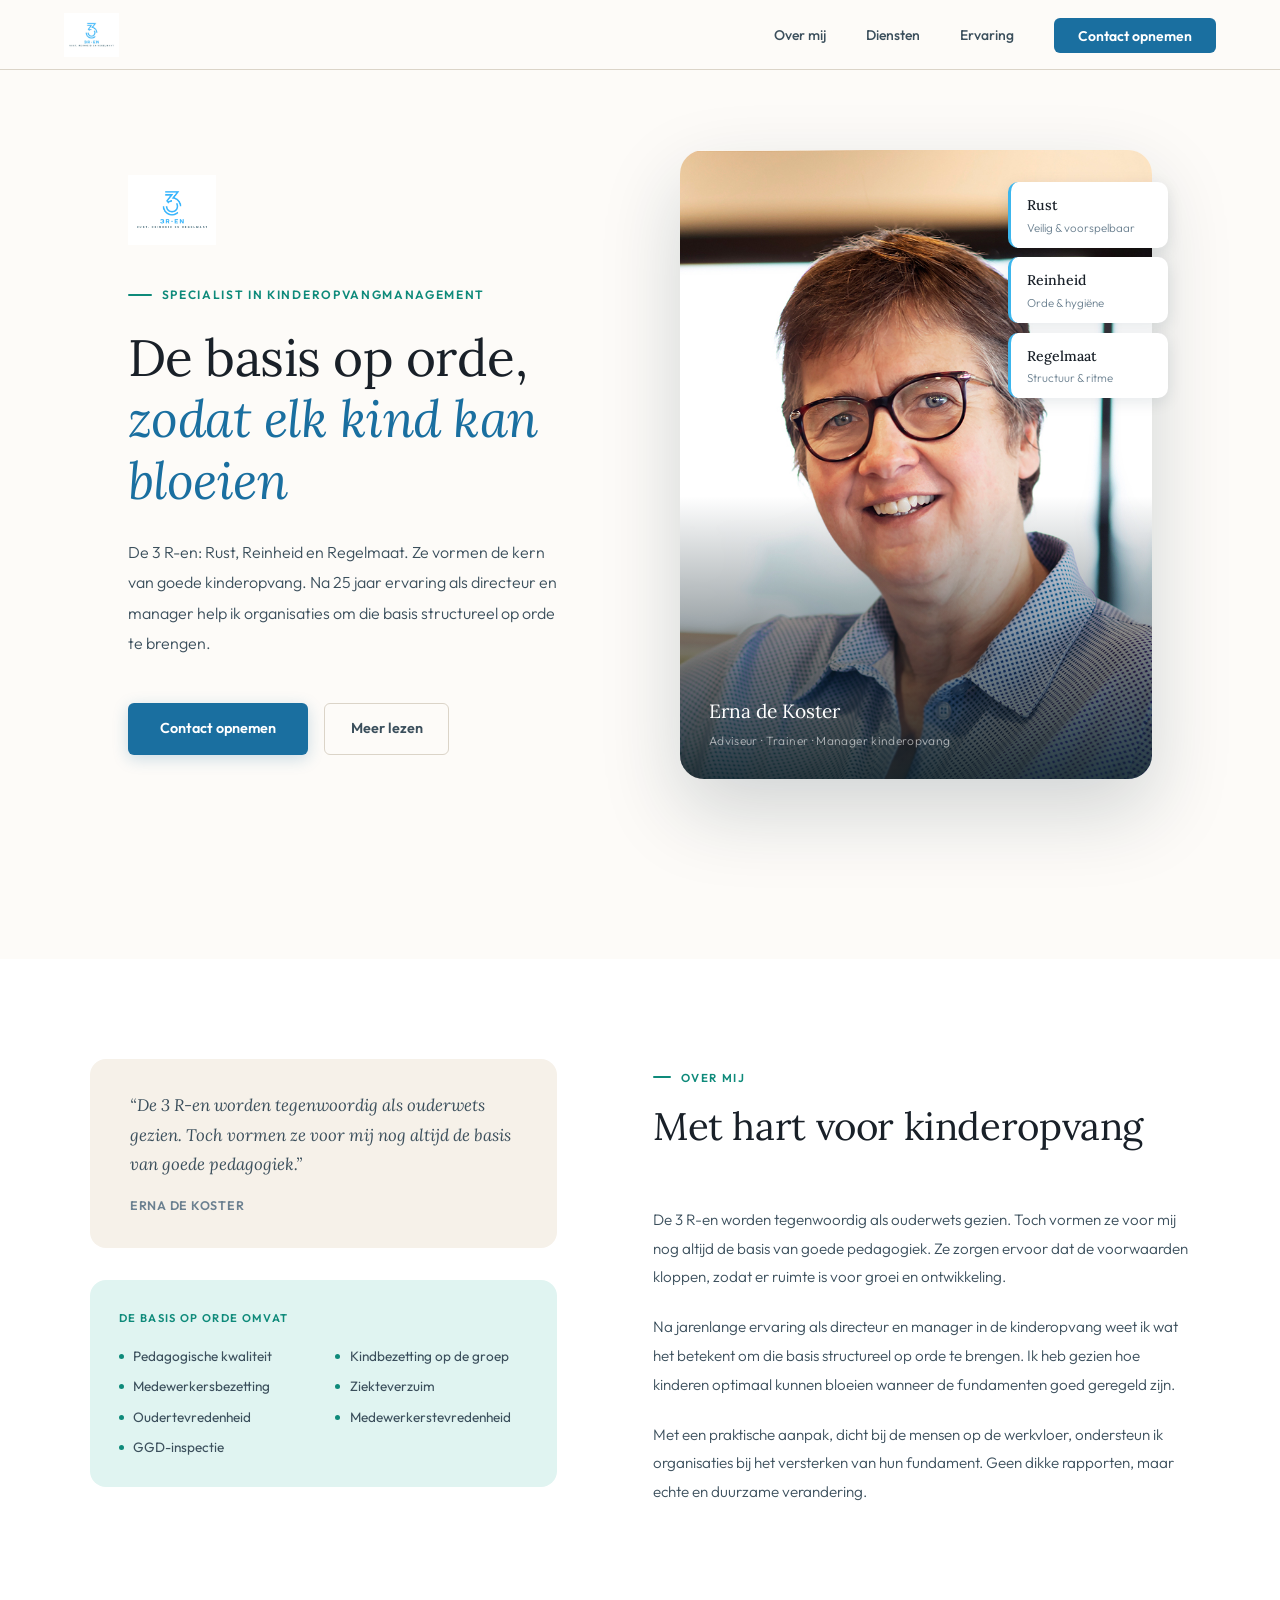
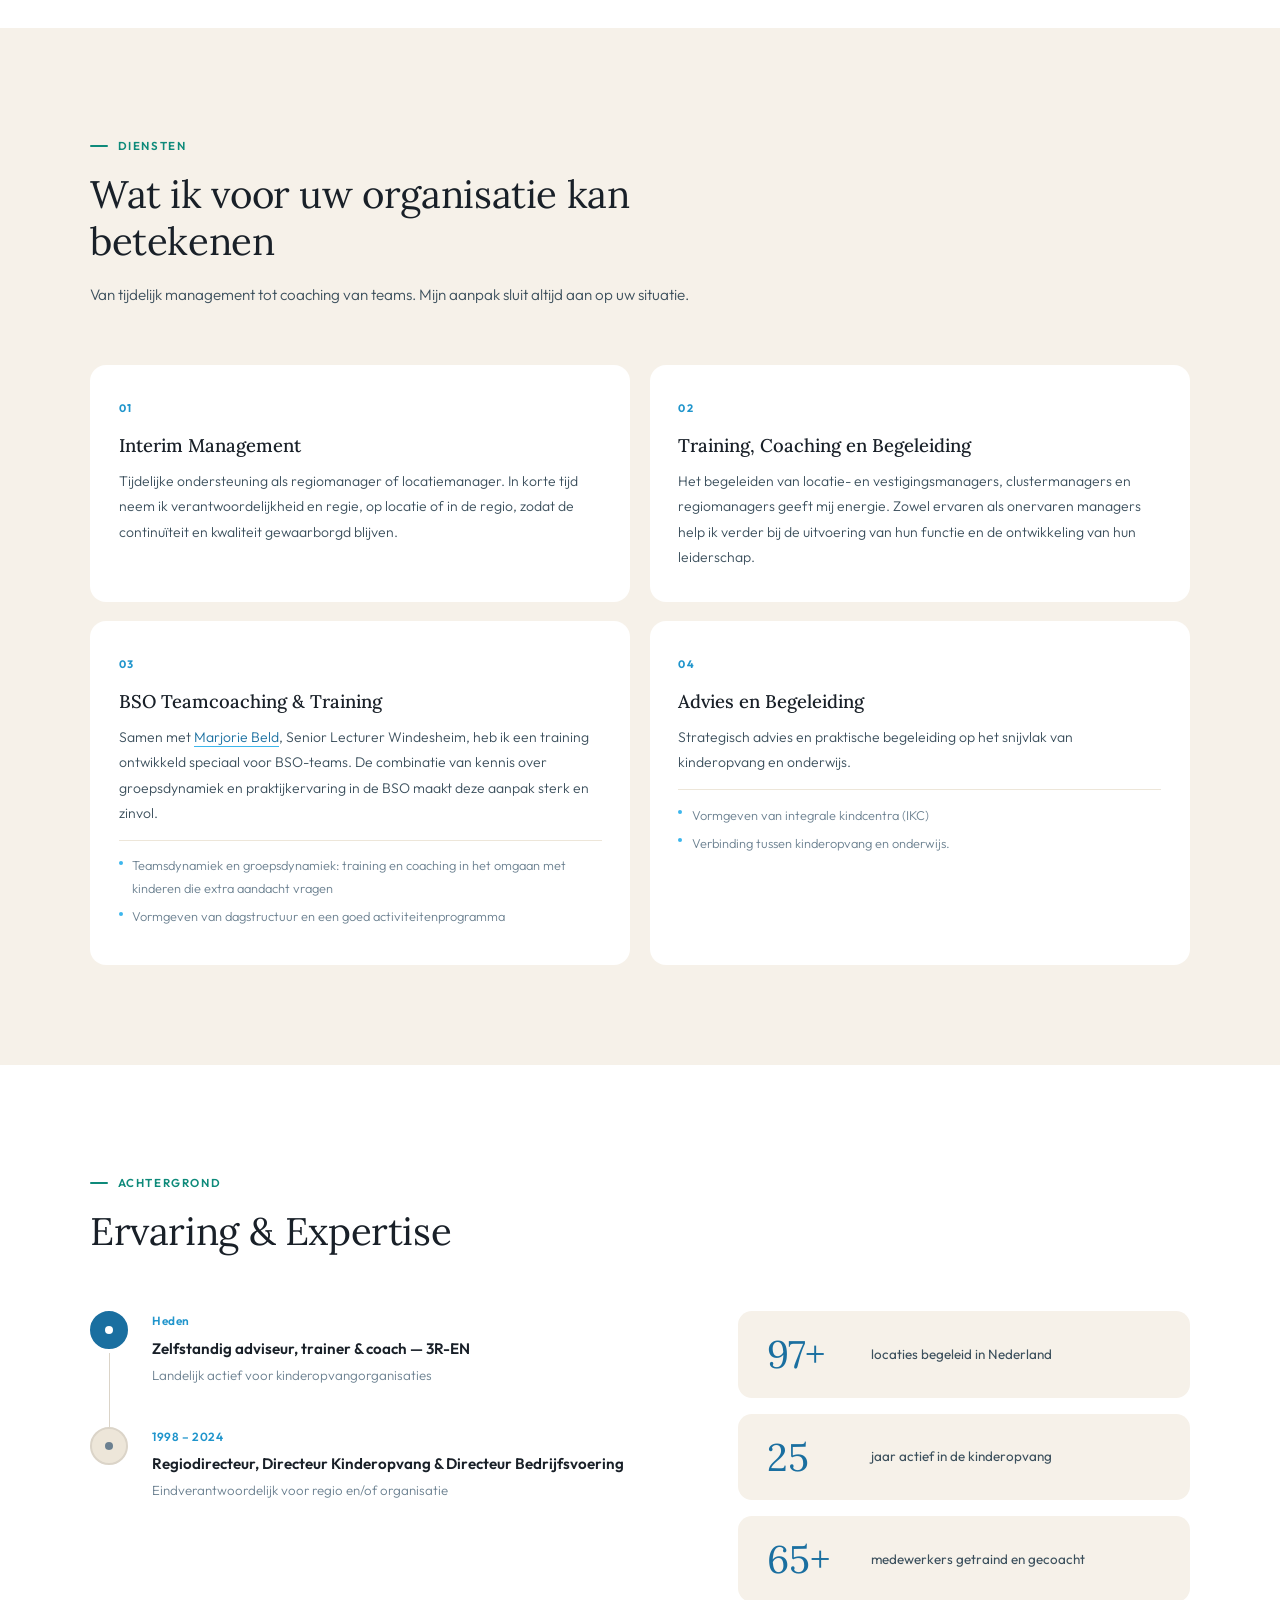
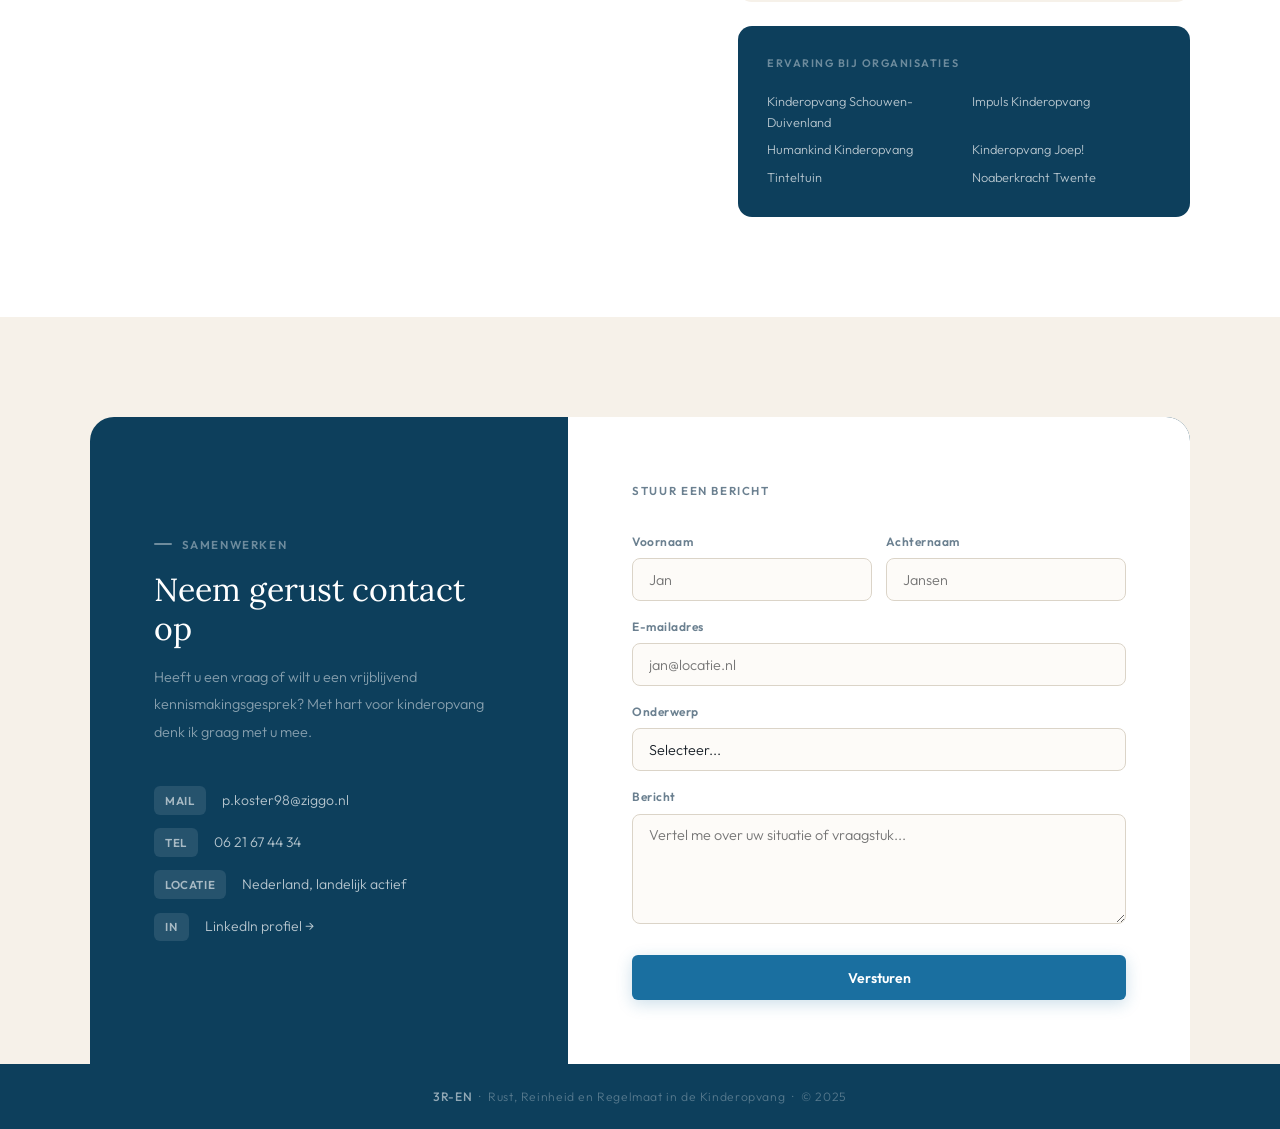
==== index.html @ 2b3cba50 "Add files via upload" ====
<!DOCTYPE html>
<html lang="nl">
<head>
  <meta charset="UTF-8" />
  <meta name="viewport" content="width=device-width, initial-scale=1.0" />
  <title>3R-EN | Rust, Reinheid en Regelmaat in de Kinderopvang</title>
  <link rel="preconnect" href="https://fonts.googleapis.com" />
  <link rel="preconnect" href="https://fonts.gstatic.com" crossorigin />
  <link href="https://fonts.googleapis.com/css2?family=Lora:ital,wght@0,400;0,500;1,400;1,500&family=Outfit:wght@300;400;500;600&display=swap" rel="stylesheet" />
  <link rel="stylesheet" href="css/style.css" />
</head>
<body>

<nav>
  <div class="nav-logo"><img src="images/logo.jpeg" alt="3R-EN" /></div>
  <ul class="nav-links">
    <li><a href="#over-mij">Over mij</a></li>
    <li><a href="#diensten">Diensten</a></li>
    <li><a href="#ervaring">Ervaring</a></li>
    <li><a href="#contact" class="nav-cta">Contact opnemen</a></li>
  </ul>
</nav>

<section class="hero" id="home">
  <div class="hero-inner">
    <div class="hero-text">
      <div class="hero-logo">
        <img src="images/logo-nav.jpeg" alt="3R-EN logo" />
      </div>
      <div class="hero-eyebrow">Specialist in kinderopvangmanagement</div>
      <h1>De basis op orde,<br><em>zodat elk kind kan bloeien</em></h1>
      <p class="hero-lead">De 3 R-en: Rust, Reinheid en Regelmaat. Ze vormen de kern van goede kinderopvang. Na 25 jaar ervaring als directeur en manager help ik organisaties om die basis structureel op orde te brengen.</p>
      <div class="hero-actions">
        <a href="#contact" class="btn btn-primary">Contact opnemen</a>
        <a href="#over-mij" class="btn btn-ghost">Meer lezen</a>
      </div>
    </div>
    <div class="hero-photo-wrap">
      <div class="hero-photo-card">
        <img src="images/foto-erna.jpeg" alt="Erna de Koster" />
        <div class="hero-photo-badge">
          <div class="hero-photo-name">Erna de Koster</div>
          <div class="hero-photo-role">Adviseur &middot; Trainer &middot; Manager kinderopvang</div>
        </div>
      </div>
      <div class="hero-pillars">
        <div class="pillar-chip">
          <div class="pillar-chip-name">Rust</div>
          <div class="pillar-chip-desc">Veilig &amp; voorspelbaar</div>
        </div>
        <div class="pillar-chip">
          <div class="pillar-chip-name">Reinheid</div>
          <div class="pillar-chip-desc">Orde &amp; hygi&euml;ne</div>
        </div>
        <div class="pillar-chip">
          <div class="pillar-chip-name">Regelmaat</div>
          <div class="pillar-chip-desc">Structuur &amp; ritme</div>
        </div>
      </div>
    </div>
  </div>
</section>

<section class="about" id="over-mij">
  <div class="container">
    <div class="about-grid">
      <div class="about-left fade">
        <div class="quote-block">
          <div class="quote-text">&ldquo;De 3 R-en worden tegenwoordig als ouderwets gezien. Toch vormen ze voor mij nog altijd de basis van goede pedagogiek.&rdquo;</div>
          <div class="quote-attr">Erna de Koster</div>
        </div>
        <div class="basis-block">
          <div class="basis-label">De basis op orde omvat</div>
          <ul class="basis-list">
            <li>Pedagogische kwaliteit</li>
            <li>Kindbezetting op de groep</li>
            <li>Medewerkersbezetting</li>
            <li>Ziekteverzuim</li>
            <li>Oudertevredenheid</li>
            <li>Medewerkerstevredenheid</li>
            <li>GGD-inspectie</li>
          </ul>
        </div>
      </div>
      <div class="about-content fade d1">
        <div class="kicker">Over mij</div>
        <h2 class="section-title">Met hart voor kinderopvang</h2>
        <p>De 3 R-en worden tegenwoordig als ouderwets gezien. Toch vormen ze voor mij nog altijd de basis van goede pedagogiek. Ze zorgen ervoor dat de voorwaarden kloppen, zodat er ruimte is voor groei en ontwikkeling.</p>
        <p>Na jarenlange ervaring als directeur en manager in de kinderopvang weet ik wat het betekent om die basis structureel op orde te brengen. Ik heb gezien hoe kinderen optimaal kunnen bloeien wanneer de fundamenten goed geregeld zijn.</p>
        <p>Met een praktische aanpak, dicht bij de mensen op de werkvloer, ondersteun ik organisaties bij het versterken van hun fundament. Geen dikke rapporten, maar echte en duurzame verandering.</p>
      </div>
    </div>
  </div>
</section>

<section class="services" id="diensten">
  <div class="container">
    <div class="services-header fade">
      <div class="kicker">Diensten</div>
      <h2 class="section-title" style="margin-bottom:0.5rem">Wat ik voor uw organisatie kan betekenen</h2>
      <p style="font-size:0.95rem;color:var(--ink-mid);font-weight:300;line-height:1.85;margin-top:1rem">Van tijdelijk management tot coaching van teams. Mijn aanpak sluit altijd aan op uw situatie.</p>
    </div>
    <div class="diensten-grid">
      <div class="dienst fade">
        <div class="dienst-num">01</div>
        <div class="dienst-title">Interim Management</div>
        <div class="dienst-body">Tijdelijke ondersteuning als regiomanager of locatiemanager. In korte tijd neem ik verantwoordelijkheid en regie, op locatie of in de regio, zodat de continuïteit en kwaliteit gewaarborgd blijven.</div>
      </div>
      <div class="dienst fade d1">
        <div class="dienst-num">02</div>
        <div class="dienst-title">Training, Coaching en Begeleiding</div>
        <div class="dienst-body">Het begeleiden van locatie- en vestigingsmanagers, clustermanagers en regiomanagers geeft mij energie. Zowel ervaren als onervaren managers help ik verder bij de uitvoering van hun functie en de ontwikkeling van hun leiderschap.</div>
      </div>
      <div class="dienst fade d1">
        <div class="dienst-num">03</div>
        <div class="dienst-title">BSO Teamcoaching &amp; Training</div>
        <div class="dienst-body">
          Samen met <a href="https://www.linkedin.com/in/marjoriebeld/" target="_blank" style="color:var(--blue-dark);text-decoration:none;border-bottom:1px solid var(--blue);">Marjorie Beld</a>, Senior Lecturer Windesheim, heb ik een training ontwikkeld speciaal voor BSO-teams. De combinatie van kennis over groepsdynamiek en praktijkervaring in de BSO maakt deze aanpak sterk en zinvol.
          <div class="dienst-sub">
            <p>Teamsdynamiek en groepsdynamiek: training en coaching in het omgaan met kinderen die extra aandacht vragen</p>
            <p>Vormgeven van dagstructuur en een goed activiteitenprogramma</p>
          </div>
        </div>
      </div>
      <div class="dienst fade d2">
        <div class="dienst-num">04</div>
        <div class="dienst-title">Advies en Begeleiding</div>
        <div class="dienst-body">
          Strategisch advies en praktische begeleiding op het snijvlak van kinderopvang en onderwijs.
          <div class="dienst-sub">
            <p>Vormgeven van integrale kindcentra (IKC)</p>
            <p>Verbinding tussen kinderopvang en onderwijs.</p>
          </div>
        </div>
      </div>
    </div>
  </div>
</section>

<section class="experience" id="ervaring">
  <div class="container">
    <div class="kicker fade">Achtergrond</div>
    <h2 class="section-title fade d1">Ervaring &amp; Expertise</h2>
    <div class="exp-grid">
      <div class="timeline">
        <div class="tl-item fade">
          <div class="tl-dot"><div class="tl-dot-inner"></div></div>
          <div>
            <div class="tl-year">Heden</div>
            <div class="tl-title">Zelfstandig adviseur, trainer &amp; coach &mdash; 3R-EN</div>
            <div class="tl-sub">Landelijk actief voor kinderopvangorganisaties</div>
          </div>
        </div>
        <div class="tl-item fade d1">
          <div class="tl-dot"><div class="tl-dot-inner"></div></div>
          <div>
            <div class="tl-year">1998 &ndash; 2024</div>
            <div class="tl-title">Regiodirecteur, Directeur Kinderopvang &amp; Directeur Bedrijfsvoering</div>
            <div class="tl-sub">Eindverantwoordelijk voor regio en/of organisatie</div>
          </div>
        </div>
      </div>
      <div class="stats-right fade d1">
        <div class="stat-row">
          <div class="stat-n">97+</div>
          <div class="stat-l">locaties begeleid in Nederland</div>
        </div>
        <div class="stat-row">
          <div class="stat-n">25</div>
          <div class="stat-l">jaar actief in de kinderopvang</div>
        </div>
        <div class="stat-row">
          <div class="stat-n">65+</div>
          <div class="stat-l">medewerkers getraind en gecoacht</div>
        </div>
        <div class="orgs-panel">
          <div class="orgs-label">Ervaring bij organisaties</div>
          <div class="orgs-grid">
            <span>Kinderopvang Schouwen-Duivenland</span>
            <span>Impuls Kinderopvang</span>
            <span>Humankind Kinderopvang</span>
            <span>Kinderopvang Joep!</span>
            <span>Tinteltuin</span>
            <span>Noaberkracht Twente</span>
          </div>
        </div>
      </div>
    </div>
  </div>
</section>

<section class="contact" id="contact" style="padding-bottom:0">
  <div class="container">
    <div class="contact-wrap fade">
      <div class="contact-left">
        <div>
          <div class="kicker">Samenwerken</div>
          <h2>Neem gerust contact op</h2>
          <p>Heeft u een vraag of wilt u een vrijblijvend kennismakingsgesprek? Met hart voor kinderopvang denk ik graag met u mee.</p>
          <div class="contact-detail"><div class="detail-pill">Mail</div> p.koster98@ziggo.nl</div>
          <div class="contact-detail"><div class="detail-pill">Tel</div> 06 21 67 44 34</div>
          <div class="contact-detail"><div class="detail-pill">Locatie</div> Nederland, landelijk actief</div>
          <div class="contact-detail"><div class="detail-pill">in</div>
            <a href="https://www.linkedin.com/in/erna-de-koster-b9a482315/" target="_blank" style="color:rgba(255,255,255,0.7);text-decoration:none;">LinkedIn profiel &rarr;</a>
          </div>
        </div>
      </div>
      <div class="contact-right">
        <h3>Stuur een bericht</h3>
        <div class="form-row">
          <div class="form-group"><label>Voornaam</label><input type="text" id="fn" placeholder="Jan" /></div>
          <div class="form-group"><label>Achternaam</label><input type="text" id="ln" placeholder="Jansen" /></div>
        </div>
        <div class="form-group"><label>E-mailadres</label><input type="email" id="em" placeholder="jan@locatie.nl" /></div>
        <div class="form-group">
          <label>Onderwerp</label>
          <select id="sub">
            <option value="">Selecteer...</option>
            <option>Interim Management</option>
            <option>Training, Coaching en Begeleiding</option>
            <option>BSO Teamcoaching</option>
            <option>Advies en Begeleiding</option>
            <option>Integrale Kindcentra</option>
            <option>Anders</option>
          </select>
        </div>
        <div class="form-group"><label>Bericht</label><textarea id="msg" placeholder="Vertel me over uw situatie of vraagstuk..."></textarea></div>
        <button class="btn btn-primary form-submit" onclick="sendForm()">Versturen</button>
        <div class="form-confirm" id="conf">Bedankt voor uw bericht. Ik neem zo spoedig mogelijk contact met u op.</div>
      </div>
    </div>
  </div>
</section>

<footer>
  <strong>3R-EN</strong> &nbsp;&middot;&nbsp; Rust, Reinheid en Regelmaat in de Kinderopvang &nbsp;&middot;&nbsp; &copy; 2025
</footer>
<script src="js/main.js"></script>
</body>
</html>
---- css/style.css ----
:root {
      --blue: #3cb6ed;
      --blue-mid: #2095cc;
      --blue-dark: #1a6fa0;
      --blue-deep: #0d3f5c;
      --teal: #0e8a7a;
      --teal-light: #e0f4f1;
      --sand: #f6f1e9;
      --sand-mid: #ede6d9;
      --cream: #fdfbf8;
      --ink: #192028;
      --ink-mid: #3b4f5c;
      --ink-light: #6b8090;
      --rule: #dbd4c8;
      --white: #ffffff;
    }

    *, *::before, *::after { margin:0; padding:0; box-sizing:border-box; }
    html { scroll-behavior: smooth; }
    body { font-family: 'Outfit', sans-serif; color: var(--ink); background: var(--cream); font-weight: 400; line-height: 1.65; -webkit-font-smoothing: antialiased; }

    /* NAV */
    nav {
      position: fixed; top: 0; left: 0; right: 0; z-index: 200;
      height: 70px; background: var(--cream); border-bottom: 1px solid var(--rule);
      display: flex; align-items: center; padding: 0 4rem; justify-content: space-between;
    }
    .nav-logo img { height: 44px; width: auto; display: block; }
    .nav-links { display: flex; align-items: center; gap: 2.5rem; list-style: none; }
    .nav-links a { text-decoration: none; font-size: 0.875rem; font-weight: 500; color: var(--ink-mid); transition: color 0.2s; }
    .nav-links a:hover { color: var(--blue-dark); }
    .nav-cta {
      background: var(--blue-dark) !important; color: var(--white) !important;
      padding: 0.55rem 1.5rem; border-radius: 6px;
      font-weight: 600 !important;
      transition: background 0.2s !important;
    }
    .nav-cta:hover { background: var(--blue-deep) !important; }

    /* HERO */
    .hero {
      min-height: 100vh; padding-top: 70px;
      display: flex; align-items: center;
      background: var(--cream);
      position: relative; overflow: hidden;
    }
    .hero-bg-shape {
      position: absolute; top: 0; right: 0;
      width: 55%; height: 100%;
      background: var(--sand);
      clip-path: polygon(8% 0%, 100% 0%, 100% 100%, 0% 100%);
      z-index: 0;
    }
    .hero-inner {
      position: relative; z-index: 1;
      max-width: 1200px; margin: 0 auto; padding: 5rem 4rem;
      display: grid; grid-template-columns: 1fr 1fr;
      gap: 5rem; align-items: center; width: 100%;
    }
    .hero-logo {
      margin-bottom: 2.5rem;
    }
    .hero-logo img {
      height: 70px; width: auto; display: block;
    }
    .hero-eyebrow {
      font-size: 0.75rem; font-weight: 600; letter-spacing: 0.14em;
      text-transform: uppercase; color: var(--teal);
      margin-bottom: 1.4rem; display: flex; align-items: center; gap: 0.6rem;
    }
    .hero-eyebrow::before { content: ''; width: 24px; height: 2px; background: var(--teal); border-radius: 2px; }
    .hero h1 {
      font-family: 'Lora', serif;
      font-size: clamp(2.4rem, 4vw, 3.4rem);
      font-weight: 400; line-height: 1.2;
      color: var(--ink); margin-bottom: 1.6rem;
      letter-spacing: -0.01em;
    }
    .hero h1 em { font-style: italic; color: var(--blue-dark); }
    .hero-lead {
      font-size: 1rem; color: var(--ink-mid);
      max-width: 440px; margin-bottom: 2.8rem;
      font-weight: 300; line-height: 1.9;
    }
    .hero-actions { display: flex; gap: 1rem; flex-wrap: wrap; }

    .btn { display: inline-flex; align-items: center; gap: 0.4rem; text-decoration: none; font-family: 'Outfit', sans-serif; font-size: 0.9rem; font-weight: 600; border-radius: 6px; transition: all 0.2s; cursor: pointer; border: none; }
    .btn-primary { background: var(--blue-dark); color: var(--white); padding: 0.8rem 2rem; box-shadow: 0 4px 16px rgba(26,111,160,0.22); }
    .btn-primary:hover { background: var(--blue-deep); transform: translateY(-1px); box-shadow: 0 8px 24px rgba(26,111,160,0.3); }
    .btn-ghost { background: transparent; color: var(--ink-mid); padding: 0.8rem 1.6rem; border: 1.5px solid var(--rule); }
    .btn-ghost:hover { border-color: var(--blue-dark); color: var(--blue-dark); }

    /* Hero photo */
    .hero-photo-wrap {
      position: relative;
    }
    .hero-photo-card {
      border-radius: 24px; overflow: hidden;
      box-shadow: 0 32px 80px rgba(13,40,56,0.18);
      position: relative;
    }
    .hero-photo-card img {
      width: 100%; display: block;
      object-fit: cover; aspect-ratio: 3/4;
      object-position: center top;
    }
    .hero-photo-card::after {
      content: '';
      position: absolute; bottom: 0; left: 0; right: 0; height: 45%;
      background: linear-gradient(to top, rgba(13,32,40,0.88), transparent);
    }
    .hero-photo-badge {
      position: absolute; bottom: 0; left: 0; right: 0; z-index: 1;
      padding: 1.8rem;
    }
    .hero-photo-name { font-family: 'Lora', serif; font-size: 1.2rem; font-weight: 400; color: var(--white); margin-bottom: 0.2rem; }
    .hero-photo-role { font-size: 0.75rem; color: rgba(255,255,255,0.6); font-weight: 300; letter-spacing: 0.03em; }

    .hero-pillars {
      position: absolute; top: 2rem; right: -1rem;
      display: flex; flex-direction: column; gap: 0.6rem;
      width: 160px;
    }
    .pillar-chip {
      background: var(--white);
      border-radius: 10px;
      padding: 0.75rem 1rem;
      box-shadow: 0 4px 16px rgba(13,40,56,0.1);
      border-left: 3px solid var(--blue);
    }
    .pillar-chip-name { font-family: 'Lora', serif; font-size: 0.88rem; font-weight: 500; color: var(--ink); }
    .pillar-chip-desc { font-size: 0.72rem; color: var(--ink-light); font-weight: 300; line-height: 1.4; margin-top: 0.15rem; }

    /* SECTIONS */
    section { padding: 100px 4rem; }
    .container { max-width: 1100px; margin: 0 auto; }
    .kicker {
      display: inline-flex; align-items: center; gap: 0.6rem;
      font-size: 0.72rem; font-weight: 600; letter-spacing: 0.14em;
      text-transform: uppercase; color: var(--teal); margin-bottom: 1rem;
    }
    .kicker::before { content: ''; width: 18px; height: 2px; background: var(--teal); border-radius: 2px; flex-shrink:0; }
    .section-title {
      font-family: 'Lora', serif;
      font-size: clamp(1.9rem, 3vw, 2.6rem);
      font-weight: 400; color: var(--ink);
      line-height: 1.22; margin-bottom: 3.5rem;
      letter-spacing: -0.01em;
    }

    /* ABOUT */
    .about { background: var(--white); }
    .about-grid { display: grid; grid-template-columns: 1fr 1.15fr; gap: 6rem; align-items: start; }

    .about-left { display: flex; flex-direction: column; gap: 2rem; }

    .quote-block {
      background: var(--sand); border-radius: 16px;
      padding: 2rem; position: relative;
    }
    .quote-block::before { display: none; }
    .quote-text {
      font-family: 'Lora', serif; font-size: 1.05rem; font-style: italic;
      color: var(--ink-mid); line-height: 1.75;
      padding-left: 0.5rem;
    }
    .quote-attr {
      margin-top: 1rem; font-size: 0.78rem; font-weight: 600;
      letter-spacing: 0.06em; color: var(--ink-light);
      text-transform: uppercase; padding-left: 0.5rem;
    }

    .basis-block {
      background: var(--teal-light); border-radius: 16px; padding: 1.8rem;
    }
    .basis-label { font-size: 0.7rem; font-weight: 600; letter-spacing: 0.12em; text-transform: uppercase; color: var(--teal); margin-bottom: 1.1rem; }
    .basis-list { display: grid; grid-template-columns: 1fr 1fr; gap: 0.5rem 1.5rem; list-style: none; }
    .basis-list li { font-size: 0.85rem; color: var(--ink-mid); font-weight: 400; display: flex; align-items: center; gap: 0.6rem; }
    .basis-list li::before { content: ''; width: 5px; height: 5px; background: var(--teal); border-radius: 50%; flex-shrink: 0; }

    .about-content p { font-size: 0.95rem; color: var(--ink-mid); font-weight: 300; line-height: 1.9; margin-bottom: 1.3rem; }

    /* DIENSTEN */
    .services { background: var(--sand); }
    .services-header { max-width: 640px; margin-bottom: 3.5rem; }

    .diensten-grid { display: grid; grid-template-columns: repeat(2, 1fr); gap: 1.2rem; }
    .dienst {
      background: var(--white); border-radius: 16px;
      padding: 2rem 1.8rem;
      transition: transform 0.22s, box-shadow 0.22s;
      border-top: 3px solid transparent;
    }
    .dienst:hover { transform: translateY(-4px); box-shadow: 0 20px 50px rgba(13,40,56,0.1); border-top-color: var(--blue); }
    .dienst-num { font-size: 0.68rem; font-weight: 700; letter-spacing: 0.12em; color: var(--blue-mid); margin-bottom: 1rem; }
    .dienst-title { font-family: 'Lora', serif; font-size: 1.15rem; font-weight: 500; color: var(--ink); margin-bottom: 0.7rem; line-height: 1.3; }
    .dienst-body { font-size: 0.875rem; color: var(--ink-mid); font-weight: 300; line-height: 1.8; }
    .dienst-sub { margin-top: 0.85rem; padding-top: 0.85rem; border-top: 1px solid var(--sand-mid); }
    .dienst-sub p { font-size: 0.8rem; color: var(--ink-light); margin-bottom: 0.3rem; padding-left: 0.85rem; position: relative; }
    .dienst-sub p::before { content:''; position:absolute; left:0; top:0.52em; width:4px; height:4px; background:var(--blue); border-radius:50%; }

    /* ERVARING */
    .experience { background: var(--white); }
    .exp-grid { display: grid; grid-template-columns: 1.1fr 0.9fr; gap: 6rem; align-items: start; }

    .tl-item { display: flex; gap: 1.5rem; padding-bottom: 2.5rem; position: relative; }
    .tl-item:not(:last-child)::after { content:''; position:absolute; left:19px; top:42px; bottom:0; width:1px; background:var(--rule); }
    .tl-dot { width:38px; height:38px; border-radius:50%; background:var(--sand-mid); border:2px solid var(--rule); display:flex; align-items:center; justify-content:center; flex-shrink:0; }
    .tl-item:first-child .tl-dot { background:var(--blue-dark); border-color:var(--blue-dark); }
    .tl-dot-inner { width:8px; height:8px; border-radius:50%; background:var(--ink-light); }
    .tl-item:first-child .tl-dot-inner { background:var(--white); }
    .tl-year { font-size:0.74rem; font-weight:600; color:var(--blue-mid); letter-spacing:0.05em; margin-bottom:0.3rem; }
    .tl-title { font-size:0.95rem; font-weight:600; color:var(--ink); margin-bottom:0.25rem; }
    .tl-sub { font-size:0.83rem; color:var(--ink-light); font-weight:300; }

    .stats-right { display: flex; flex-direction: column; gap: 1rem; }
    .stat-row {
      display: flex; align-items: center; gap: 1.5rem;
      padding: 1.5rem 1.8rem; background: var(--sand);
      border-radius: 14px;
    }
    .stat-n { font-family: 'Lora', serif; font-size: 2.4rem; font-weight: 400; color: var(--blue-dark); line-height: 1; white-space: nowrap; min-width: 80px; }
    .stat-l { font-size: 0.84rem; color: var(--ink-mid); font-weight: 400; line-height: 1.4; }

    .orgs-panel {
      background: var(--blue-deep); border-radius: 14px;
      padding: 1.8rem; margin-top: 0.5rem;
    }
    .orgs-label { font-size: 0.68rem; font-weight: 600; letter-spacing: 0.14em; text-transform: uppercase; color: rgba(255,255,255,0.4); margin-bottom: 1.1rem; }
    .orgs-grid { display: grid; grid-template-columns: 1fr 1fr; gap: 0.4rem 1rem; }
    .orgs-grid span { font-size: 0.8rem; color: rgba(255,255,255,0.7); font-weight: 300; }

    /* CONTACT */
    .contact { background: var(--sand); padding-bottom: 0; }
    .contact-wrap {
      background: var(--blue-deep);
      border-radius: 24px 24px 0 0;
      overflow: hidden;
      display: grid; grid-template-columns: 1fr 1.3fr;
    }
    .contact-left { padding: 4rem; display: flex; flex-direction: column; justify-content: center; }
    .contact-left .kicker { color: rgba(255,255,255,0.4); }
    .contact-left .kicker::before { background: rgba(255,255,255,0.4); }
    .contact-left h2 {
      font-family: 'Lora', serif; font-size: clamp(1.8rem, 2.5vw, 2.4rem);
      font-weight: 400; color: var(--white); line-height: 1.22; margin-bottom: 1rem;
    }
    .contact-left p { font-size: 0.9rem; color: rgba(255,255,255,0.5); font-weight: 300; line-height: 1.9; margin-bottom: 2.5rem; }
    .contact-detail { display: flex; align-items: center; gap: 1rem; color: rgba(255,255,255,0.7); font-size: 0.875rem; margin-bottom: 0.85rem; font-weight: 300; }
    .detail-pill {
      background: rgba(255,255,255,0.1); border-radius: 6px;
      padding: 0.3rem 0.7rem; font-size: 0.72rem; font-weight: 600;
      color: rgba(255,255,255,0.6); letter-spacing: 0.05em; text-transform: uppercase;
      flex-shrink: 0;
    }
    .contact-right { background: var(--white); padding: 4rem; }
    .contact-right h3 { font-size: 0.72rem; font-weight: 600; letter-spacing: 0.14em; text-transform: uppercase; color: var(--ink-light); margin-bottom: 2rem; }
    .form-group { margin-bottom: 1rem; }
    .form-group label { display: block; font-size: 0.75rem; font-weight: 600; color: var(--ink-light); margin-bottom: 0.4rem; letter-spacing: 0.04em; }
    .form-group input, .form-group textarea, .form-group select {
      width: 100%; padding: 0.72rem 1rem;
      border: 1.5px solid var(--rule); border-radius: 8px;
      font-family: 'Outfit', sans-serif; font-size: 0.9rem; font-weight: 300;
      color: var(--ink); background: var(--cream);
      outline: none; transition: border-color 0.18s; -webkit-appearance: none;
    }
    .form-group input:focus, .form-group textarea:focus, .form-group select:focus { border-color: var(--blue-dark); background: var(--white); }
    .form-group textarea { resize: vertical; min-height: 110px; }
    .form-row { display: grid; grid-template-columns: 1fr 1fr; gap: 0.85rem; }
    .form-submit { width: 100%; margin-top: 0.5rem; padding: 0.85rem; justify-content: center; font-size: 0.88rem; }
    .form-confirm { display: none; margin-top: 1rem; padding: 0.9rem; background: #edf7f0; border-radius: 8px; font-size: 0.84rem; color: #2a6e42; font-weight: 500; text-align: center; }

    footer { background: var(--blue-deep); color: rgba(255,255,255,0.3); text-align: center; padding: 1.4rem 2rem; font-size: 0.76rem; font-weight: 300; letter-spacing: 0.05em; }
    footer strong { color: rgba(255,255,255,0.55); font-weight: 500; }

    .fade { opacity: 0; transform: translateY(16px); transition: opacity 0.6s ease, transform 0.6s ease; }
    .fade.in { opacity: 1; transform: none; }
    .fade.d1 { transition-delay: 0.12s; }
    .fade.d2 { transition-delay: 0.24s; }
    .fade.d3 { transition-delay: 0.36s; }

    @media (max-width: 1000px) {
      .hero-inner, .about-grid, .exp-grid { grid-template-columns: 1fr; gap: 3rem; }
      .hero-bg-shape { width: 100%; clip-path: none; top: 50%; height: 50%; }
      .hero-pillars { position: static; flex-direction: row; width: 100%; margin-top: 2rem; }
      .pillar-chip { flex: 1; }
      .contact-wrap { grid-template-columns: 1fr; }
      .diensten-grid { grid-template-columns: 1fr; }
      .orgs-grid { grid-template-columns: 1fr; }
      .basis-list { grid-template-columns: 1fr; }
      section { padding: 80px 2rem; }
      nav { padding: 0 2rem; }
    }
    @media (max-width: 600px) {
      section { padding: 70px 1.5rem; }
      nav { padding: 0 1.5rem; }
      .form-row { grid-template-columns: 1fr; }
      .nav-links { display: none; }
      .hero-pillars { flex-direction: column; }
      .contact-left, .contact-right { padding: 2.5rem 1.5rem; }
    }
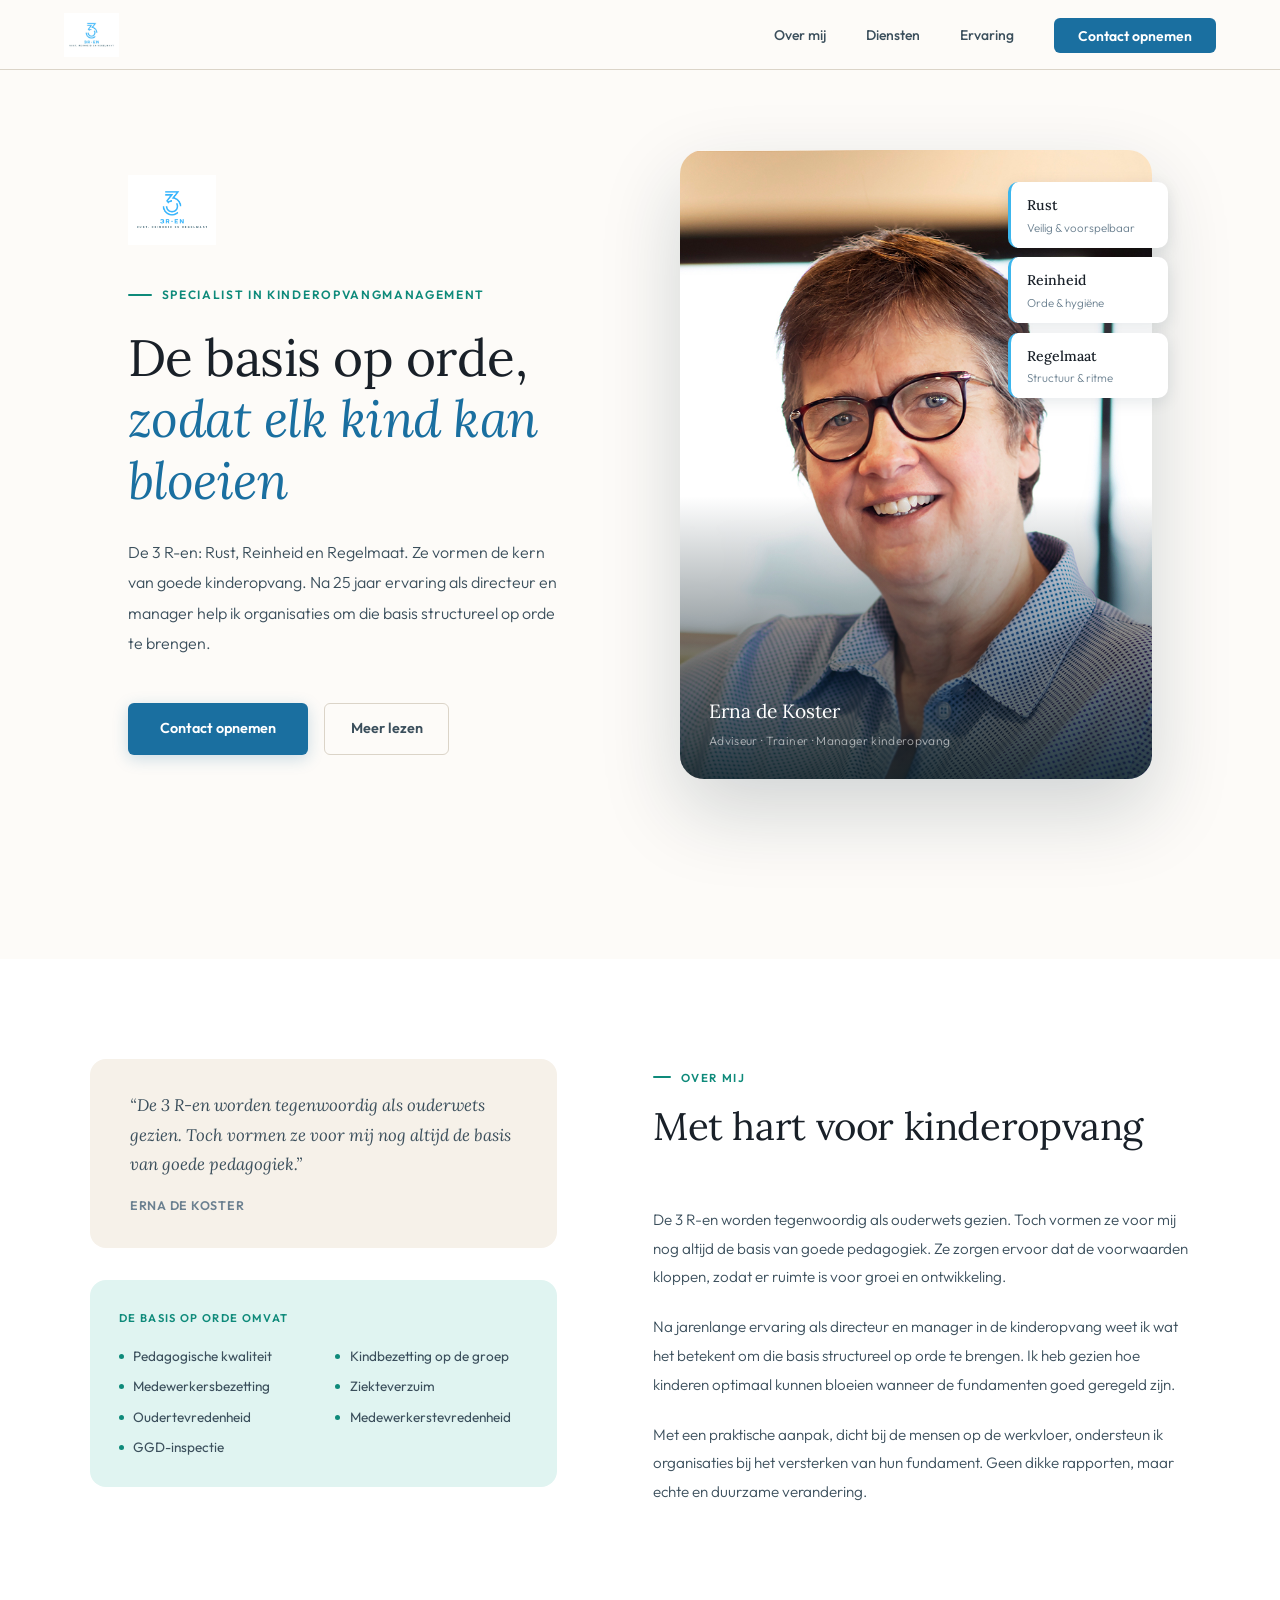
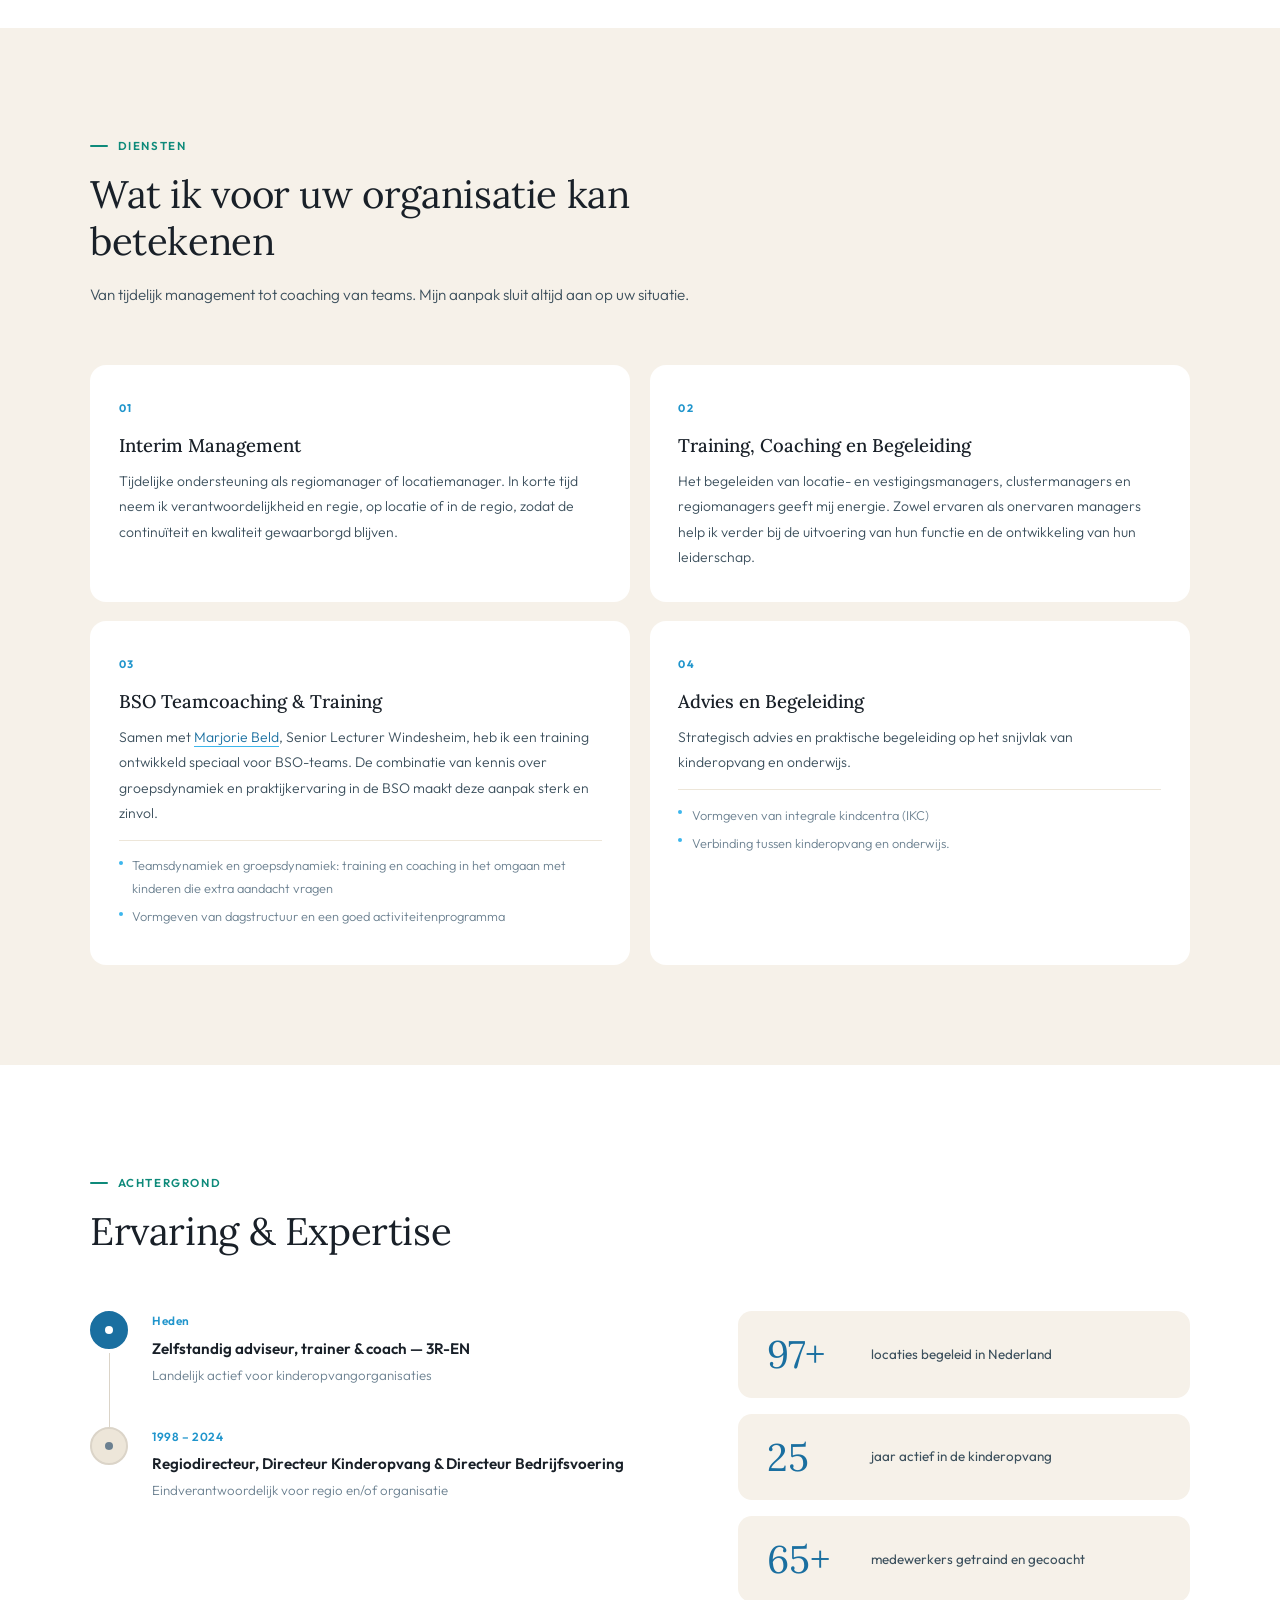
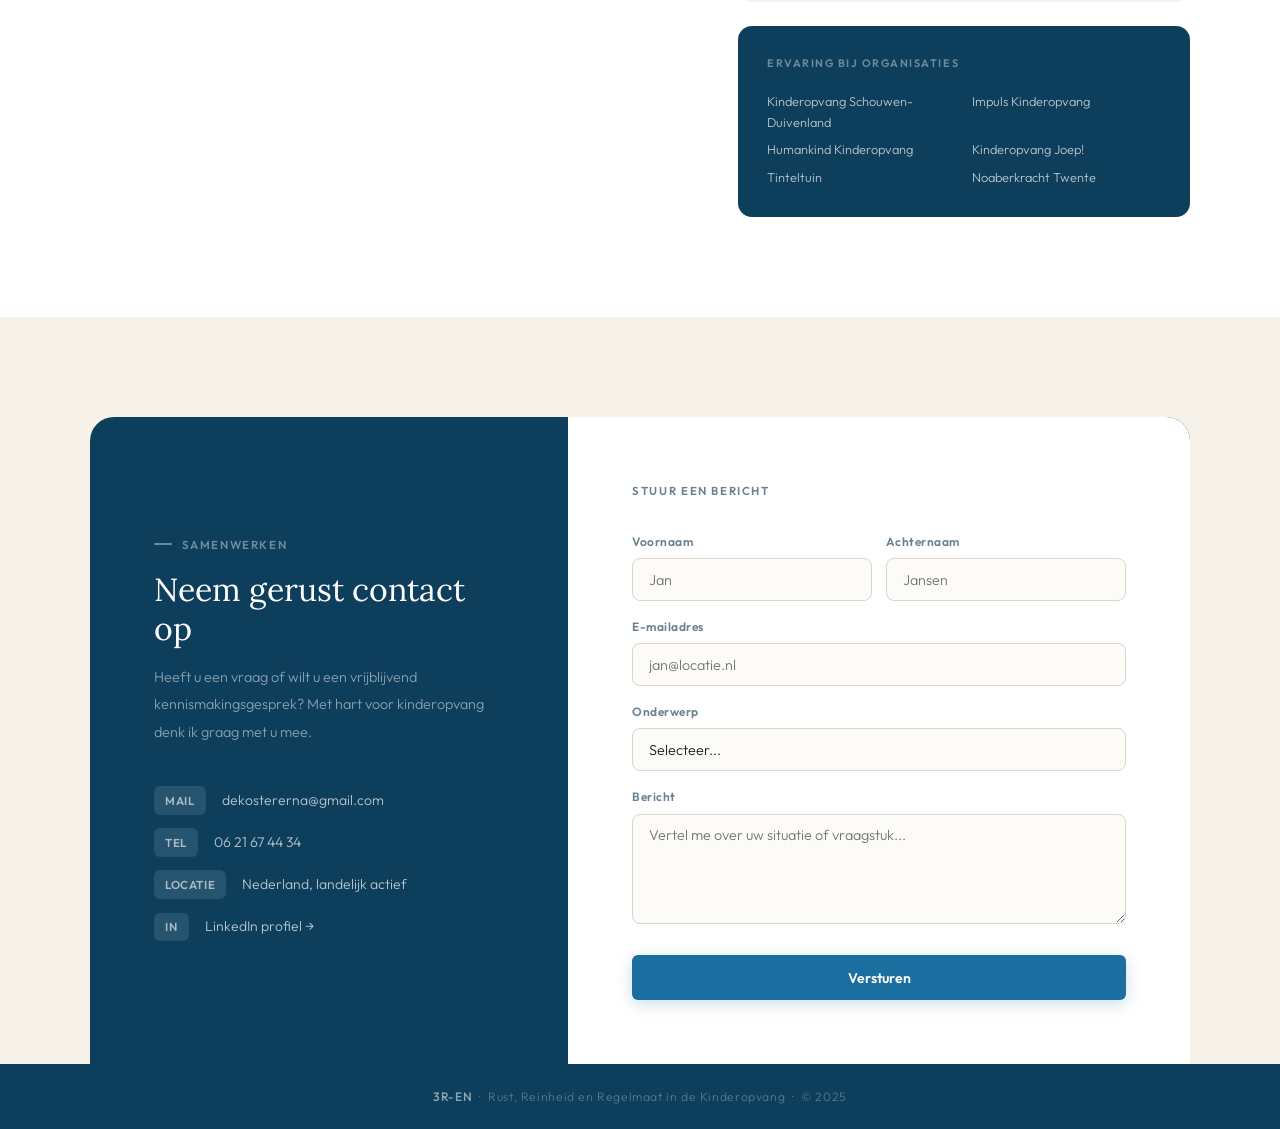
==== commit 32059139: "Rename index (1).html to index.html" ====
--- a/index.html
+++ b/index.html
@@ -197,7 +197,7 @@
           <div class="kicker">Samenwerken</div>
           <h2>Neem gerust contact op</h2>
           <p>Heeft u een vraag of wilt u een vrijblijvend kennismakingsgesprek? Met hart voor kinderopvang denk ik graag met u mee.</p>
-          <div class="contact-detail"><div class="detail-pill">Mail</div> p.koster98@ziggo.nl</div>
+          <div class="contact-detail"><div class="detail-pill">Mail</div> dekostererna@gmail.com</div>
           <div class="contact-detail"><div class="detail-pill">Tel</div> 06 21 67 44 34</div>
           <div class="contact-detail"><div class="detail-pill">Locatie</div> Nederland, landelijk actief</div>
           <div class="contact-detail"><div class="detail-pill">in</div>
@@ -207,26 +207,28 @@
       </div>
       <div class="contact-right">
         <h3>Stuur een bericht</h3>
-        <div class="form-row">
-          <div class="form-group"><label>Voornaam</label><input type="text" id="fn" placeholder="Jan" /></div>
-          <div class="form-group"><label>Achternaam</label><input type="text" id="ln" placeholder="Jansen" /></div>
-        </div>
-        <div class="form-group"><label>E-mailadres</label><input type="email" id="em" placeholder="jan@locatie.nl" /></div>
-        <div class="form-group">
-          <label>Onderwerp</label>
-          <select id="sub">
-            <option value="">Selecteer...</option>
-            <option>Interim Management</option>
-            <option>Training, Coaching en Begeleiding</option>
-            <option>BSO Teamcoaching</option>
-            <option>Advies en Begeleiding</option>
-            <option>Integrale Kindcentra</option>
-            <option>Anders</option>
-          </select>
-        </div>
-        <div class="form-group"><label>Bericht</label><textarea id="msg" placeholder="Vertel me over uw situatie of vraagstuk..."></textarea></div>
-        <button class="btn btn-primary form-submit" onclick="sendForm()">Versturen</button>
-        <div class="form-confirm" id="conf">Bedankt voor uw bericht. Ik neem zo spoedig mogelijk contact met u op.</div>
+        <form action="https://formspree.io/f/xeedpyaw" method="POST">
+          <input type="hidden" name="_next" value="bedankt.html" />
+          <div class="form-row">
+            <div class="form-group"><label>Voornaam</label><input type="text" name="voornaam" placeholder="Jan" required /></div>
+            <div class="form-group"><label>Achternaam</label><input type="text" name="achternaam" placeholder="Jansen" required /></div>
+          </div>
+          <div class="form-group"><label>E-mailadres</label><input type="email" name="email" placeholder="jan@locatie.nl" required /></div>
+          <div class="form-group">
+            <label>Onderwerp</label>
+            <select name="onderwerp" required>
+              <option value="">Selecteer...</option>
+              <option>Interim Management</option>
+              <option>Training, Coaching en Begeleiding</option>
+              <option>BSO Teamcoaching</option>
+              <option>Advies en Begeleiding</option>
+              <option>Integrale Kindcentra</option>
+              <option>Anders</option>
+            </select>
+          </div>
+          <div class="form-group"><label>Bericht</label><textarea name="bericht" placeholder="Vertel me over uw situatie of vraagstuk..." required></textarea></div>
+          <button class="btn btn-primary form-submit" type="submit">Versturen</button>
+        </form>
       </div>
     </div>
   </div>
@@ -237,4 +239,4 @@
 </footer>
 <script src="js/main.js"></script>
 </body>
-</html>+</html>
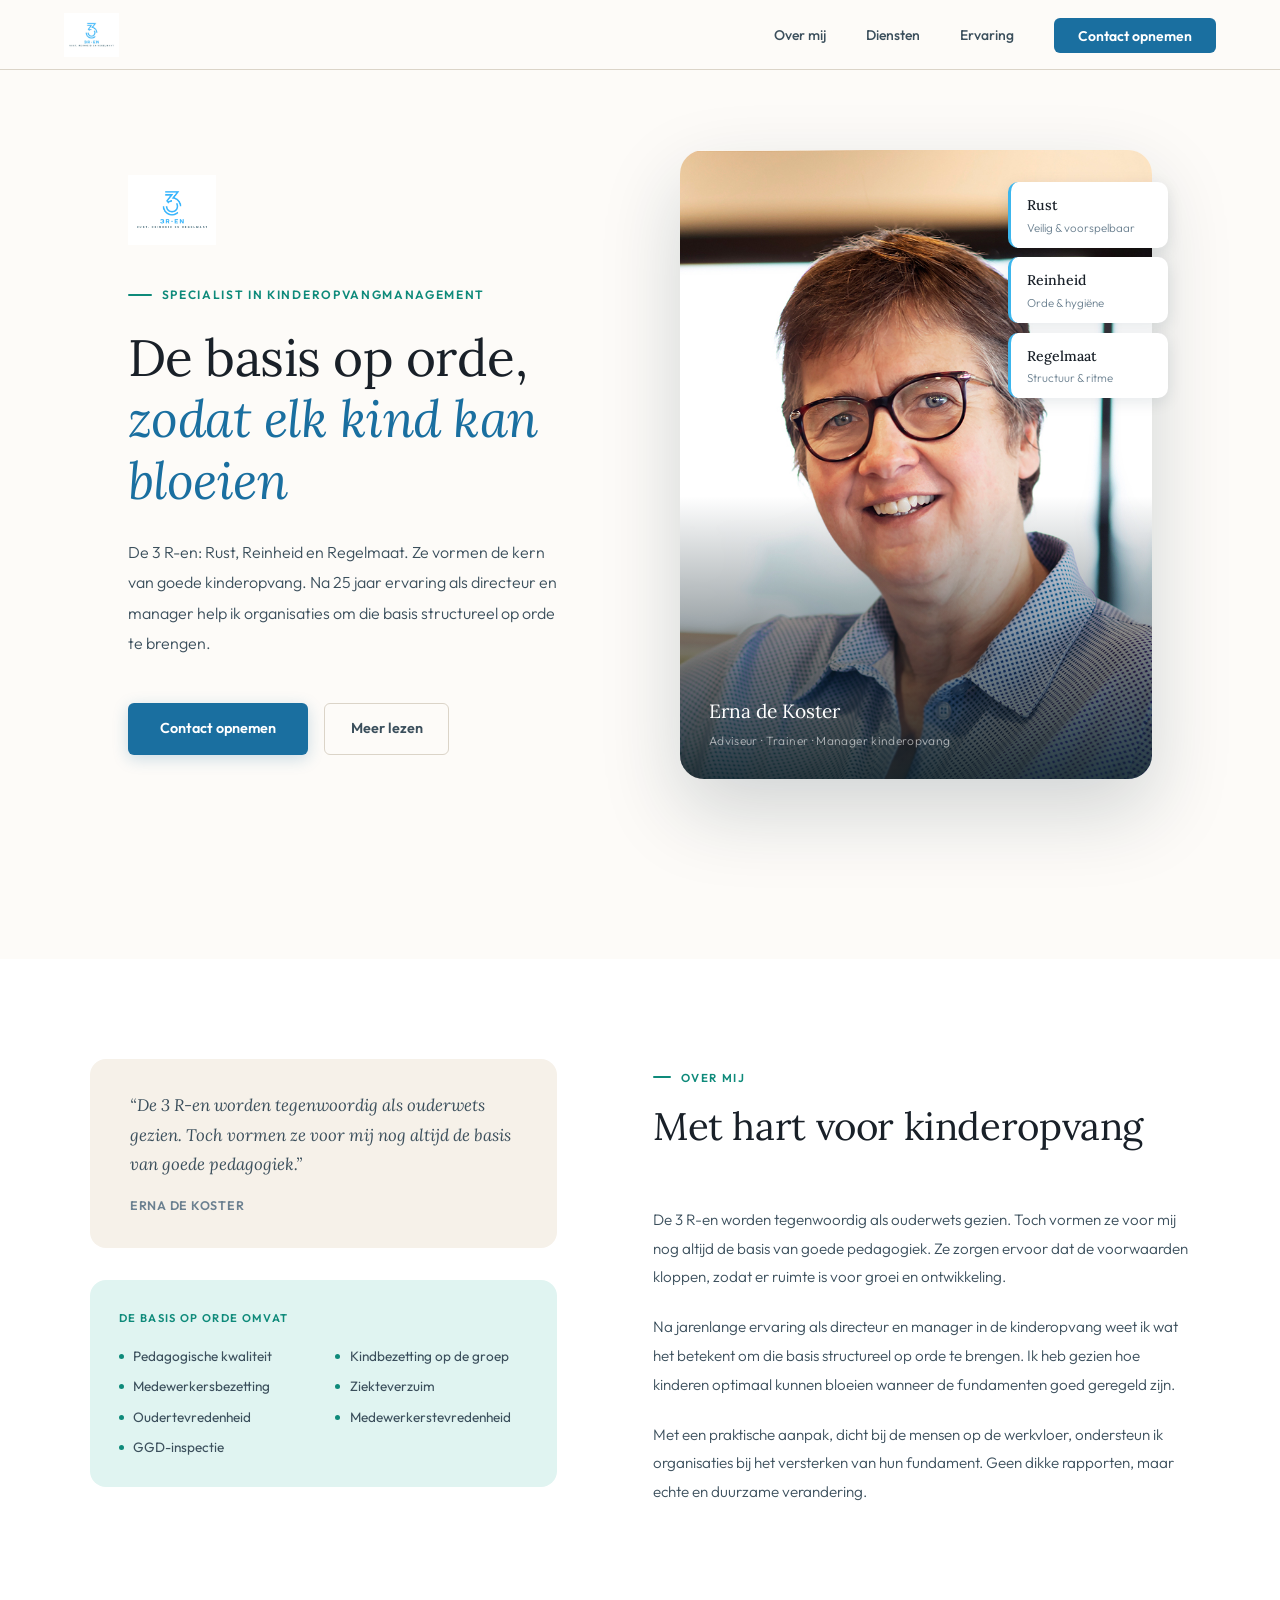
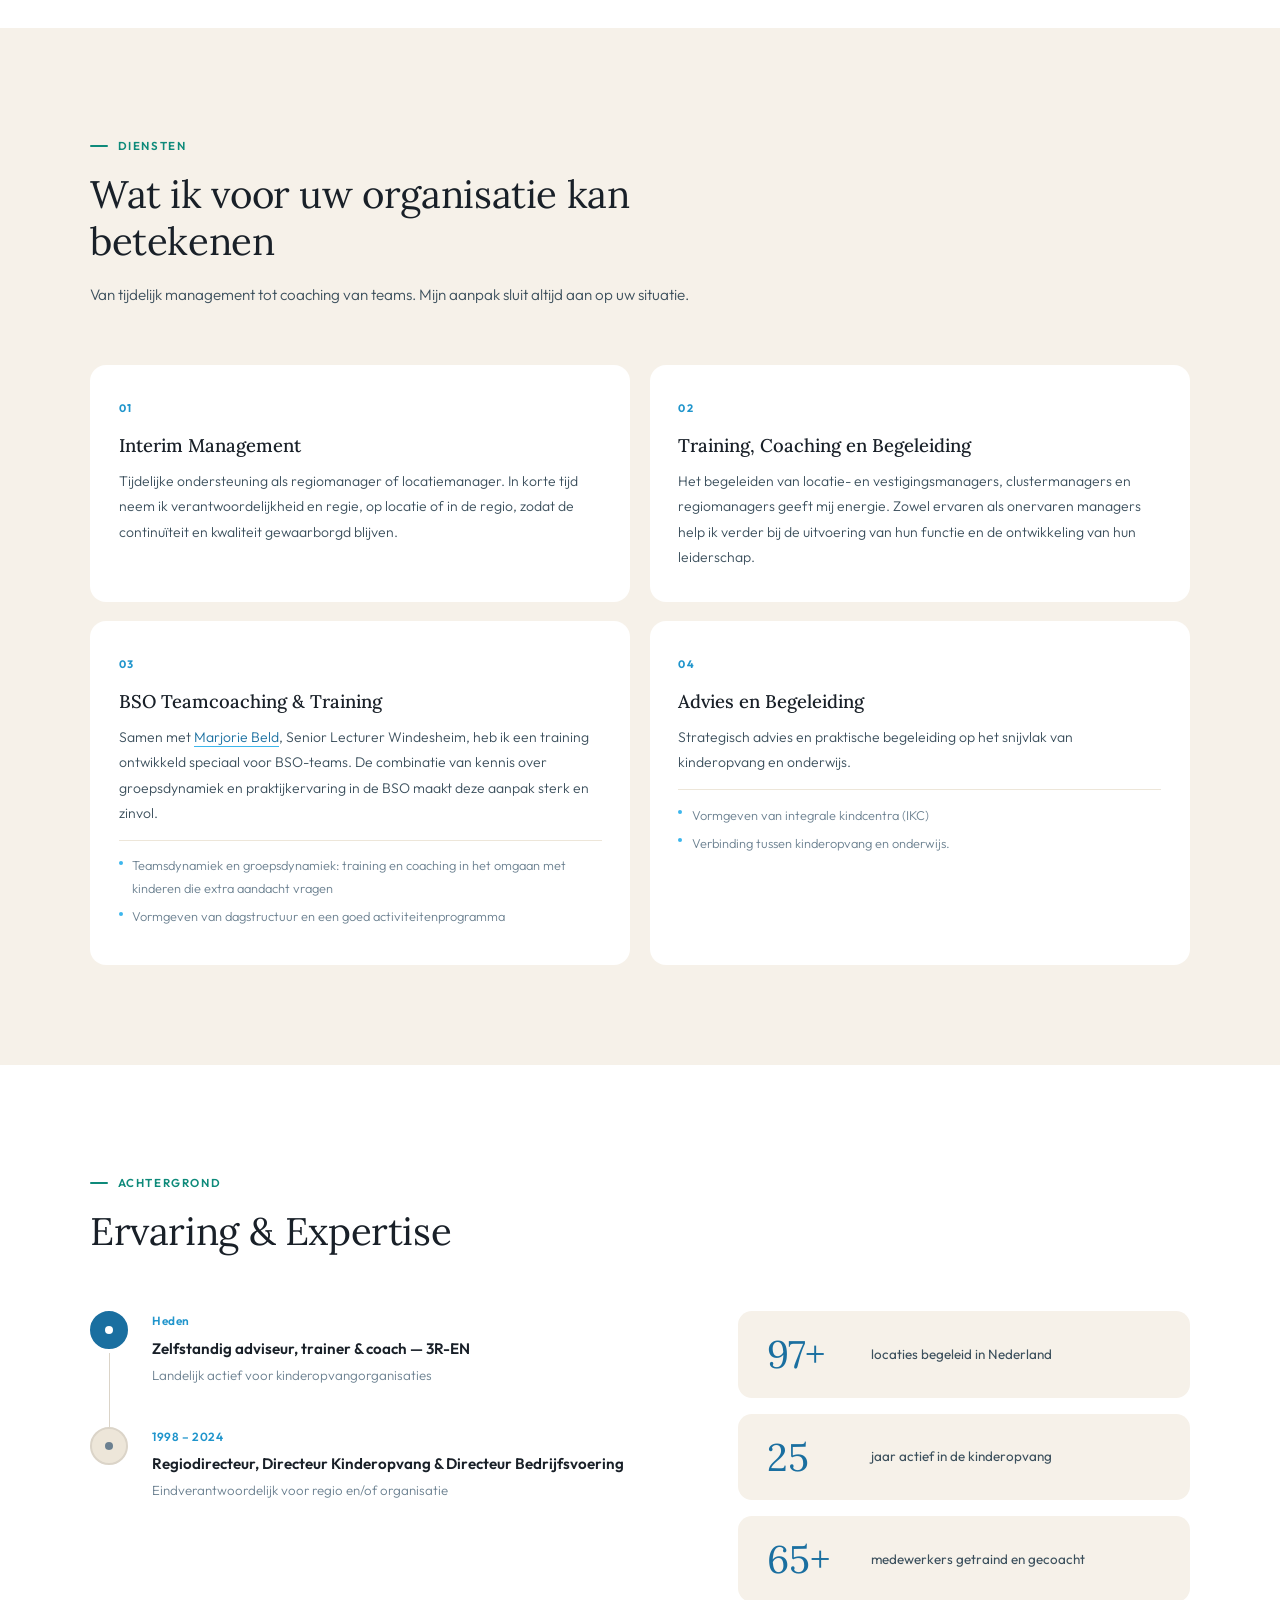
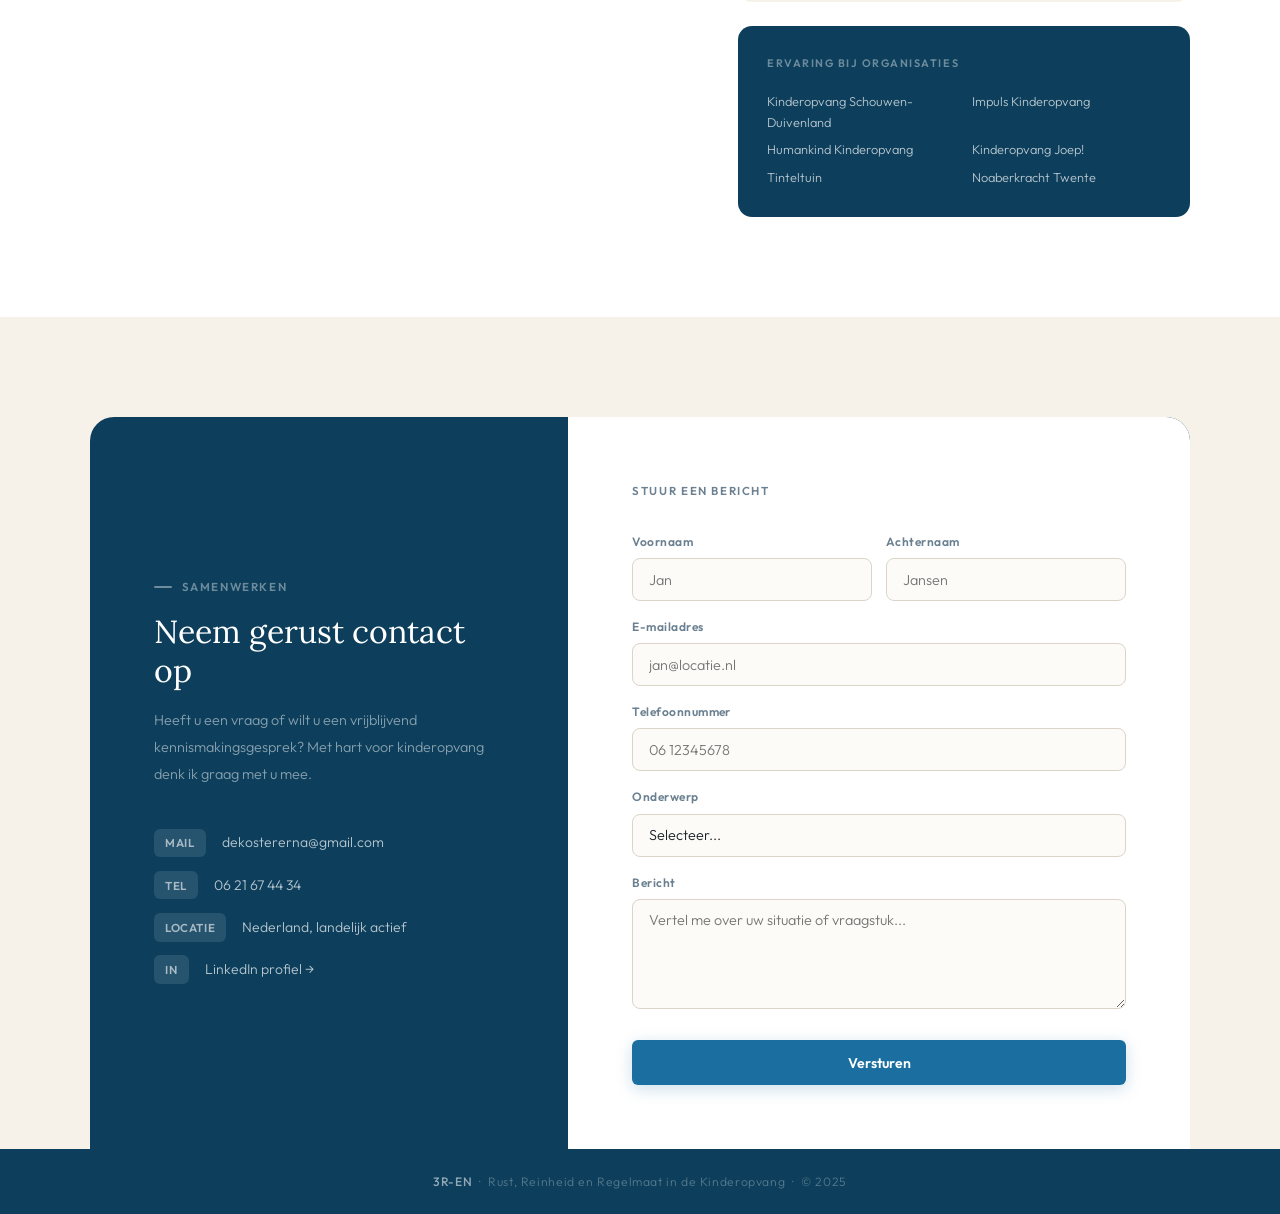
==== commit aa8fe8f6: "Add files via upload" ====
--- a/index.html
+++ b/index.html
@@ -208,12 +208,13 @@
       <div class="contact-right">
         <h3>Stuur een bericht</h3>
         <form action="https://formspree.io/f/xeedpyaw" method="POST">
-          <input type="hidden" name="_next" value="bedankt.html" />
+          <input type="hidden" name="_next" value="https://3r-en.nl/bedankt.html" />
           <div class="form-row">
             <div class="form-group"><label>Voornaam</label><input type="text" name="voornaam" placeholder="Jan" required /></div>
             <div class="form-group"><label>Achternaam</label><input type="text" name="achternaam" placeholder="Jansen" required /></div>
           </div>
           <div class="form-group"><label>E-mailadres</label><input type="email" name="email" placeholder="jan@locatie.nl" required /></div>
+          <div class="form-group"><label>Telefoonnummer</label><input type="tel" name="telefoonnummer" placeholder="06 12345678" /></div>
           <div class="form-group">
             <label>Onderwerp</label>
             <select name="onderwerp" required>
@@ -239,4 +240,4 @@
 </footer>
 <script src="js/main.js"></script>
 </body>
-</html>
+</html>
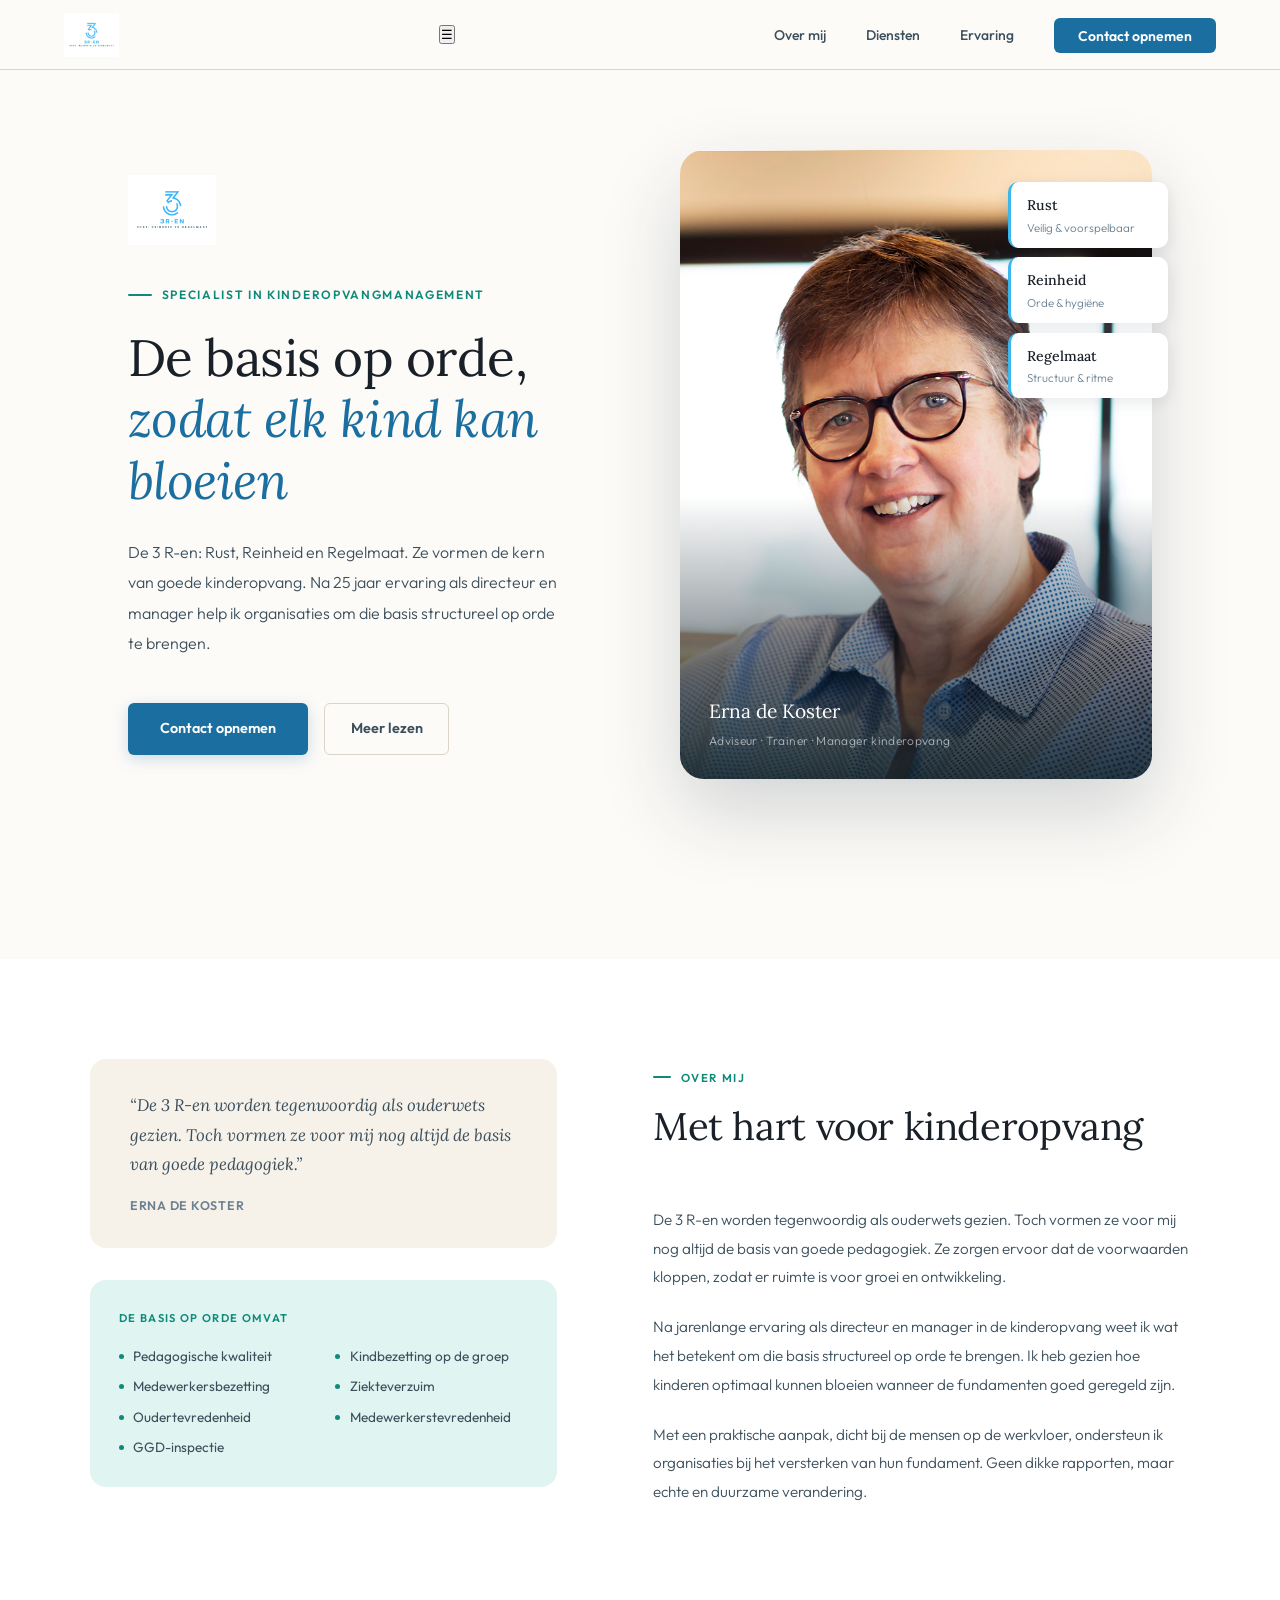
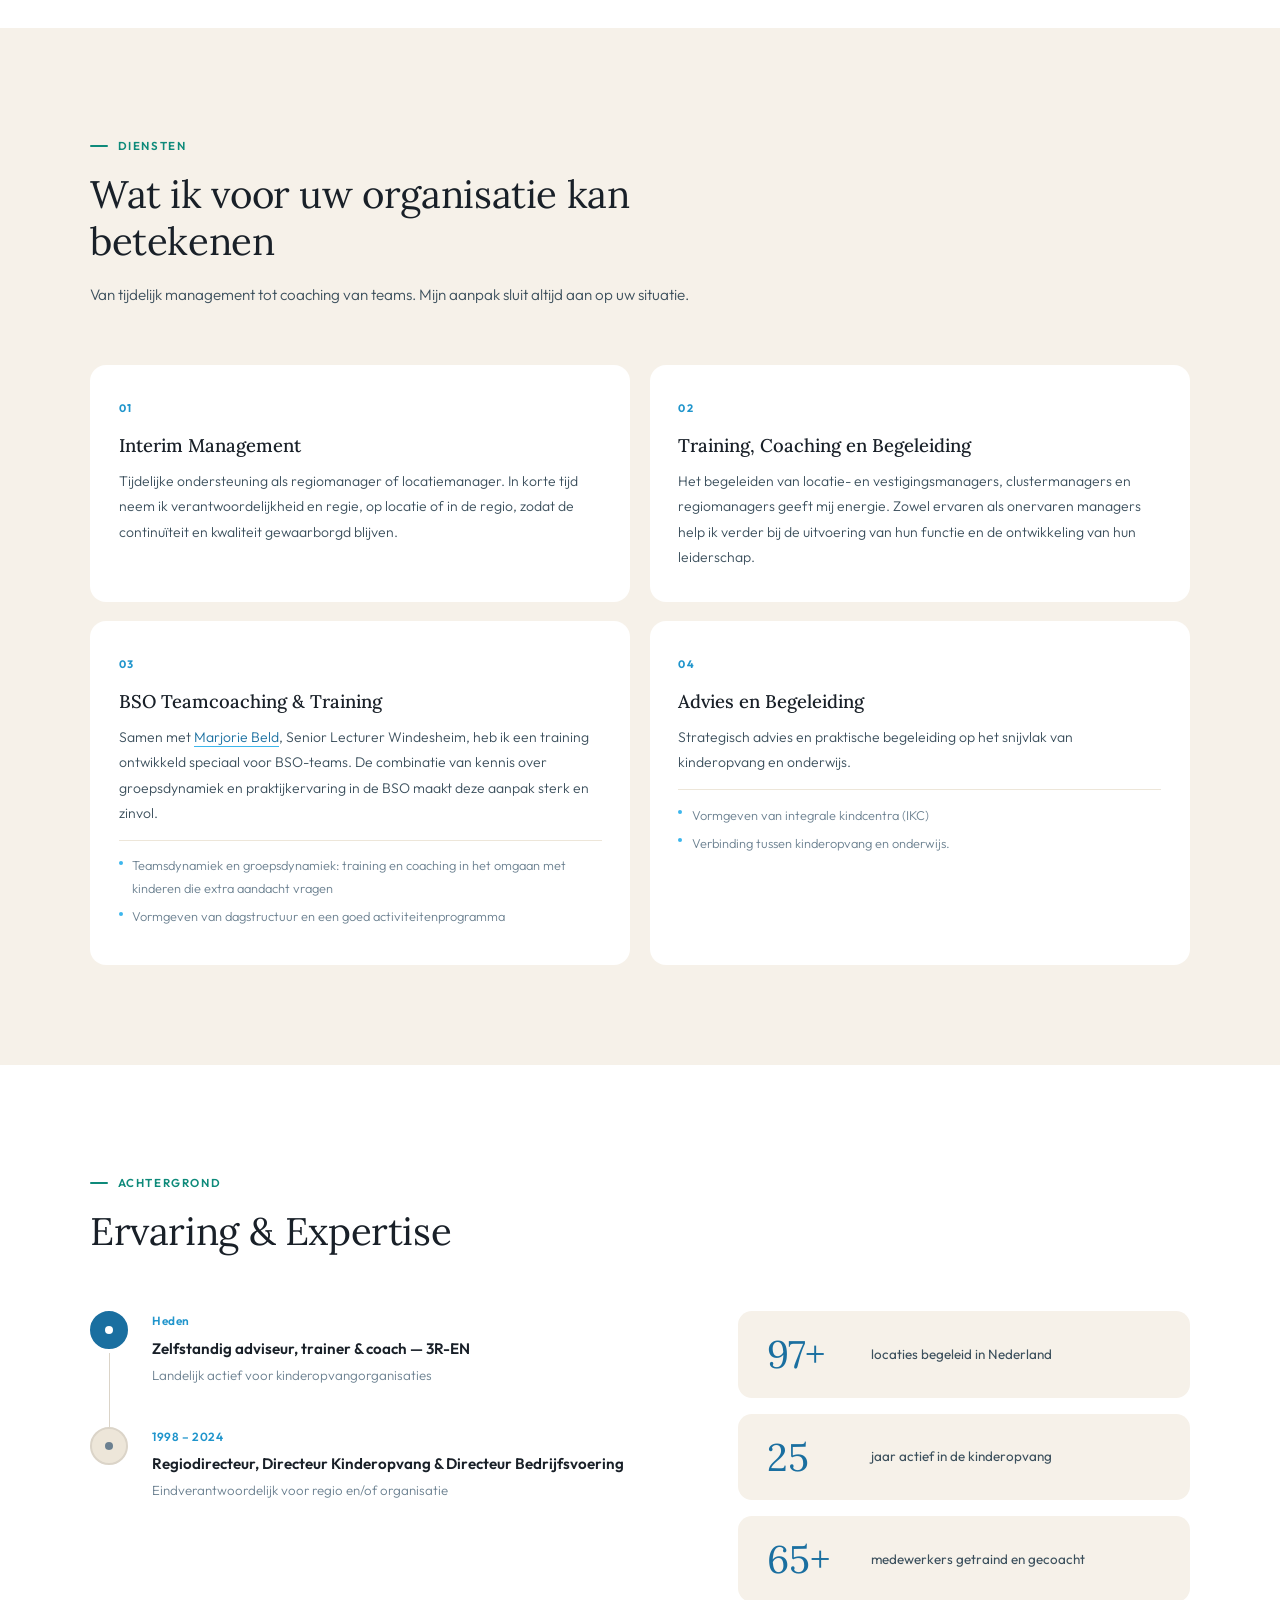
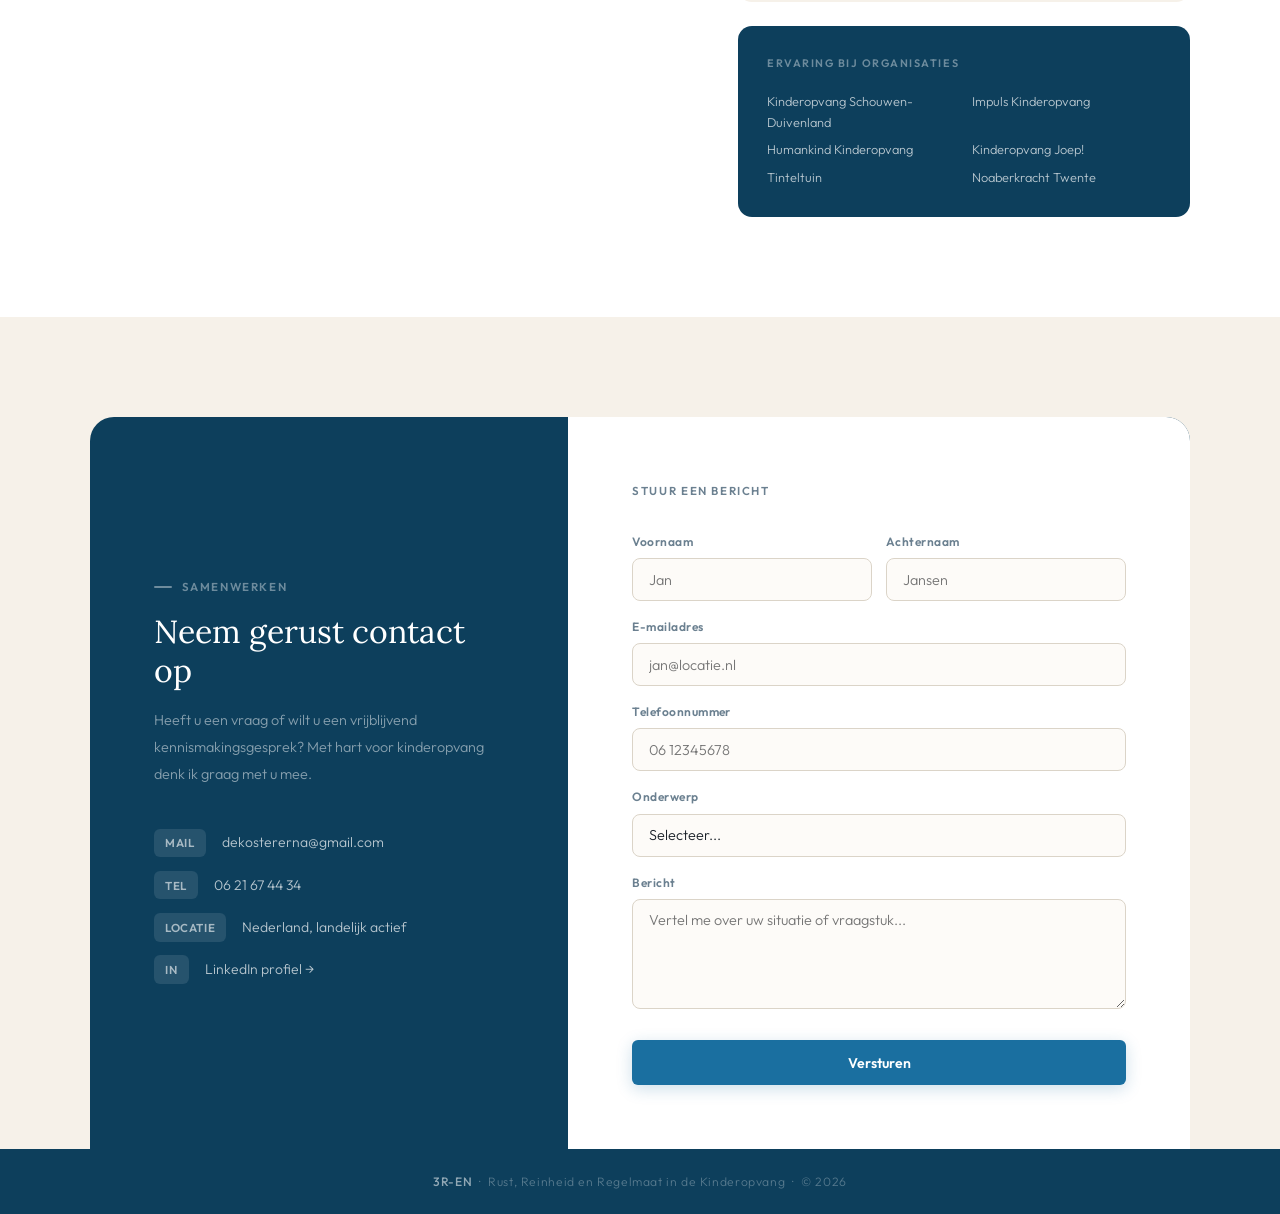
==== commit 969b3a0f: "Add files via upload" ====
--- a/index.html
+++ b/index.html
@@ -3,17 +3,26 @@
 <head>
   <meta charset="UTF-8" />
   <meta name="viewport" content="width=device-width, initial-scale=1.0" />
-  <title>3R-EN | Rust, Reinheid en Regelmaat in de Kinderopvang</title>
+  <title>3R-EN | Interim Management, Training en Advies Kinderopvang</title>
+  <meta name="description" content="Kinderopvang die écht werkt. Vanuit 25 jaar praktijkervaring help ik organisaties door heel Nederland met interim management, training en advies. Praktisch, dicht bij de werkvloer en gericht op duurzame verandering." />
+  <meta name="keywords" content="kinderopvang training, kinderopvang advies, interim management kinderopvang, BSO teamcoaching, kinderopvang management, integrale kindcentra, kinderopvang consultant, trainer kinderopvang Nederland" />
+  <meta name="author" content="Erna de Koster - 3R-EN" />
+  <meta property="og:title" content="3R-EN | Training en Advies voor Kinderopvang" />
+  <meta property="og:description" content="Kinderopvang die écht werkt. Vanuit 25 jaar praktijkervaring help ik organisaties door heel Nederland met interim management, training en advies." />
+  <meta property="og:url" content="https://3r-en.nl" />
+  <meta property="og:type" content="website" />
   <link rel="preconnect" href="https://fonts.googleapis.com" />
   <link rel="preconnect" href="https://fonts.gstatic.com" crossorigin />
   <link href="https://fonts.googleapis.com/css2?family=Lora:ital,wght@0,400;0,500;1,400;1,500&family=Outfit:wght@300;400;500;600&display=swap" rel="stylesheet" />
+  <link rel="icon" href="images/favicon.ico" type="image/x-icon" />
   <link rel="stylesheet" href="css/style.css" />
 </head>
 <body>
 
 <nav>
   <div class="nav-logo"><img src="images/logo.jpeg" alt="3R-EN" /></div>
-  <ul class="nav-links">
+  <button class="nav-hamburger" onclick="toggleMenu()" aria-label="Menu openen">&#9776;</button>
+  <ul class="nav-links" id="nav-links">
     <li><a href="#over-mij">Over mij</a></li>
     <li><a href="#diensten">Diensten</a></li>
     <li><a href="#ervaring">Ervaring</a></li>
@@ -208,7 +217,6 @@
       <div class="contact-right">
         <h3>Stuur een bericht</h3>
         <form action="https://formspree.io/f/xeedpyaw" method="POST">
-          <input type="hidden" name="_next" value="https://3r-en.nl/bedankt.html" />
           <div class="form-row">
             <div class="form-group"><label>Voornaam</label><input type="text" name="voornaam" placeholder="Jan" required /></div>
             <div class="form-group"><label>Achternaam</label><input type="text" name="achternaam" placeholder="Jansen" required /></div>
@@ -236,7 +244,7 @@
 </section>
 
 <footer>
-  <strong>3R-EN</strong> &nbsp;&middot;&nbsp; Rust, Reinheid en Regelmaat in de Kinderopvang &nbsp;&middot;&nbsp; &copy; 2025
+  <strong>3R-EN</strong> &nbsp;&middot;&nbsp; Rust, Reinheid en Regelmaat in de Kinderopvang &nbsp;&middot;&nbsp; &copy; 2026
 </footer>
 <script src="js/main.js"></script>
 </body>
